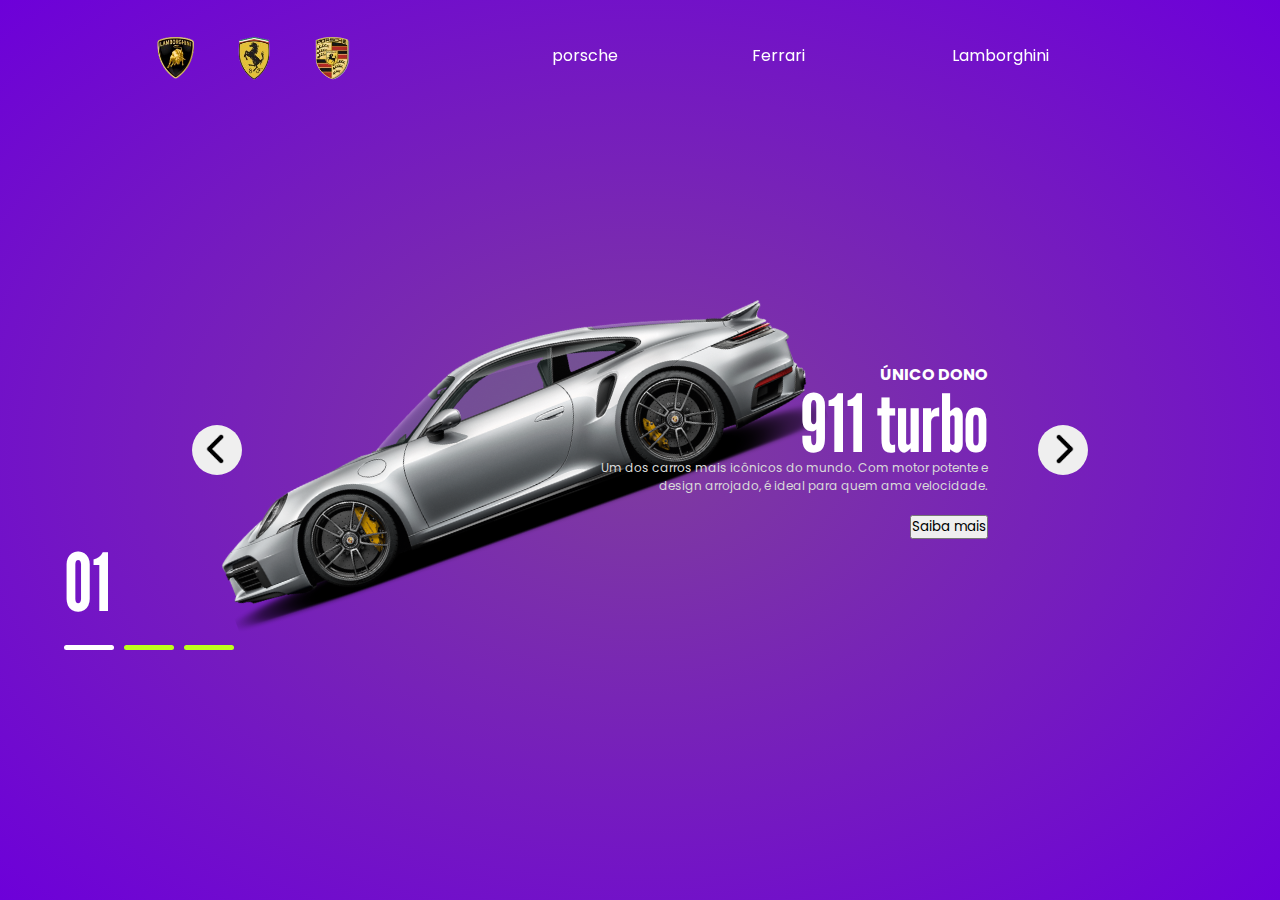
==== index.html @ 7dea16b8 "primeiro commit" ====
<!DOCTYPE html>
<html lang="pt-br">

<head>
  <meta charset="UTF-8">
  <meta name="viewport" content="width=device-width, initial-scale=1.0">
  <link rel="preconnect" href="https://fonts.googleapis.com">
  <link rel="preconnect" href="https://fonts.gstatic.com" crossorigin>
  <link href="https://fonts.googleapis.com/css2?family=League+Gothic&display=swap" rel="stylesheet">
  <link
    href="https://fonts.googleapis.com/css2?family=Poppins:ital,wght@0,100;0,200;0,300;0,400;0,500;0,600;0,700;0,800;0,900;1,100;1,200;1,300;1,400;1,500;1,600;1,700;1,800;1,900&display=swap"
    rel="stylesheet">
  <link rel="stylesheet" href="style.css">
  <title>Carros</title>
</head>

<body>
  <header>
    <img src="./img/logo1.png" alt="logo1">
    <nav>
      <ul>
        <li>porsche</li>
        <li>Ferrari</li>
        <li>Lamborghini</li>
      </ul>
    </nav>
  </header>

  <section class="container">
    <div class="list">

      <div class="item active">
        <div class="car-img">
          <img src="./img/1.png" alt="imagem carro">
        </div>
        <div class="content">
          <p class="car-information">
            ÚNICO DONO
          </p>
          <h2>911 turbo</h2>
          <p class="description">
            Um dos carros mais icônicos do mundo. Com motor potente e design arrojado, é ideal para quem ama velocidade.
          </p>
          <button>Saiba mais</button>
        </div>
      </div>

      <div class="item">
        <div class="car-img">
          <img src="./img/2.png" alt="imagem carro">
        </div>
        <div class="content">
          <p class="car-information">Conversível</p>
          <h2>Ferrari</h2>
          <p class="description">
            Um dos carros mais icônicos do mundo. Com motor potente e design arrojado, é ideal para quem ama velocidade.
          </p>
          <button>Saiba mais</button>
        </div>
      </div>

      <div class="item">
        <div class="car-img">
          <img src="./img/3.png" alt="imagem carro">
        </div>
        <div class="content">
          <p class="car-information">2015</p>
          <h2>Lamborghini</h2>
          <p class="description">
            Um dos carros mais icônicos do mundo. Com motor potente e design arrojado, é ideal para quem ama velocidade.
          </p>
          <button>Saiba mais</button>
        </div>
      </div>

    </div>

    <div class="arrows">
      <button id="prev"><img src="./img/arrow.png" alt="seta esquerda"></button>
      <button id="next"><img src="./img/arrow.png" alt="seta direita"></button>
    </div>

    <div class="indicators">
      <div class="number">01</div>
      <ul>
        <li class="active"></li>
        <li></li>
        <li></li>
      </ul>
    </div>
  </section>

  <script src="./scripts.js"></script>
</body>

</html>
---- style.css ----
* {
    margin: 0;
    padding: 0;
    box-sizing: border-box;
    list-style: none;
    font-family: "poppins", sans-serif;
}

body {
    background-color: black;
    color: white;
    font-size: 16px;
    overflow: hidden;
}

header {
    position: fixed;
    width: 80vw;
    left: 50%;
    transform: translateX(-50%);
    display: grid;
    align-items: center;
    grid-template-columns: 1fr 600px;
    gap: 10%;
    z-index: 2;

    & img {
        width: 250px;
    }

    & nav {
        & ul {
            display: grid;
            grid-template-columns: repeat(3, 200px);
        }
    }
}

section {

    background-image: radial-gradient(#7f3d9e, #6d00d9);
    height: 100vh;
    position: relative;

    & .list {
        width: 70vw;
        height: 100%;
        margin: auto;
        position: relative;

        & .item {
            position: absolute;
            inset: 0;

            & .car-img {
                position: absolute;
                top: 50%;
                transform: translateY(-50%);
                width: 70%;

                & img {
                    width: 100%;
                    transform: rotate(-30deg);

                }

            }

            & .content {
                position: absolute;
                right: 100px;
                width: 70%;
                height: 100%;
                display: flex;
                flex-direction: column;
                justify-content: center;
                align-items: end;
                gap: 20px;

                & .car-information {
                    font-weight: bold;
                }

                & h2 {
                    font-size: 5em;
                    line-height: 2rem;
                    font-family: "league Gothic", sans-serif;
                }

                & .description {
                    color: #d9d9d9;
                    font-size: 12px;
                    text-align: right;
                    max-width: 400px;
                }


                & .information {
                    border-radius: 30px;
                    height: 35px;
                    width: 120px;
                    text-transform: uppercase;
                    border: 2px solid #791fd3;
                    background-color: #beff1b;
                    color: #000;
                    cursor: pointer;
                    font-weight: bold;
                    font-family: "league Gothic", sans-serif;
                }
            }

        }

        & ::before {
            content: '';
            position: absolute;
            height: 200px;
            width: 100;
            top: 50%;
            border-top: 1px solid #fff;
        }


    }

    .indicators {
        position: absolute;
        top: 50%;
        left: 50%;
        transform: translateX(-50%);
        height: 200px;
        width: 90vw;
        display: flex;
        flex-direction: column;
        justify-content: end;
        gap: 15px;

        & .number {
            font-size: 5em;
            font-family: "league Gothic", sans-serif;

        }

        & ul {
            display: flex;
            gap: 10px;

            & li {
                width: 50px;
                height: 5px;
                background-color: #beff1b;
                border-radius: 5px;
                transition: 0.5s;

            }

            & .active {
                background-color: white;
            }
        }
    }


    .arrows {
        width: 70vw;
        position: absolute;
        top: 50%;
        left: 50%;
        transform: translate(-50%, -25px);
        display: flex;
        justify-content: space-between;


        & button:nth-child(1) {
            & img {
                transform: scale(-1);

            }

        }


        & button {
            top: 60%;
            width: 50px;
            height: 50px;
            border-radius: 50%;
            border: none;
            cursor: pointer;

            & img {
                width: 30px;
                margin-top: 4px;
            }

            &:hover {
                background-color: #beff1b;
            }
        }


    }

}

section {
    & .list {

        & .item {
            transform: translateX(100vw);
            transition: 0.5s;
            opacity: 0;

            & .car-img {
                & img {
                    transform: rotate(0);
                    transition: 0, 5s;
                    transition-delay: 0.3s;

                }
            }

            & .content {

                & .car-information,
                h2,
                .description,
                .information {
                    transform: translateX(200px);
                    transition: 0.7s;
                    transition-delay: 0.3s;
                    opacity: 0;
                }

                & h2 {
                    transition-delay: 0, 5s;

                }

                & .description {
                    transition-delay: 0.7s;

                }

                & .information {
                    transition-delay: 0, 9s;

                }

            }
        }

        & .active {
            transform: translateX(0);
            transition: 0.5s;
            opacity: 1;


            & .car-img {
                & img {
                    transform: rotate(-20deg);
                }
            }

            & .content {

                & .car-information,
                h2,
                .description,
                .information {
                    transform: translateX(0);
                    opacity: 1;
                }
            }

        }
    }
}
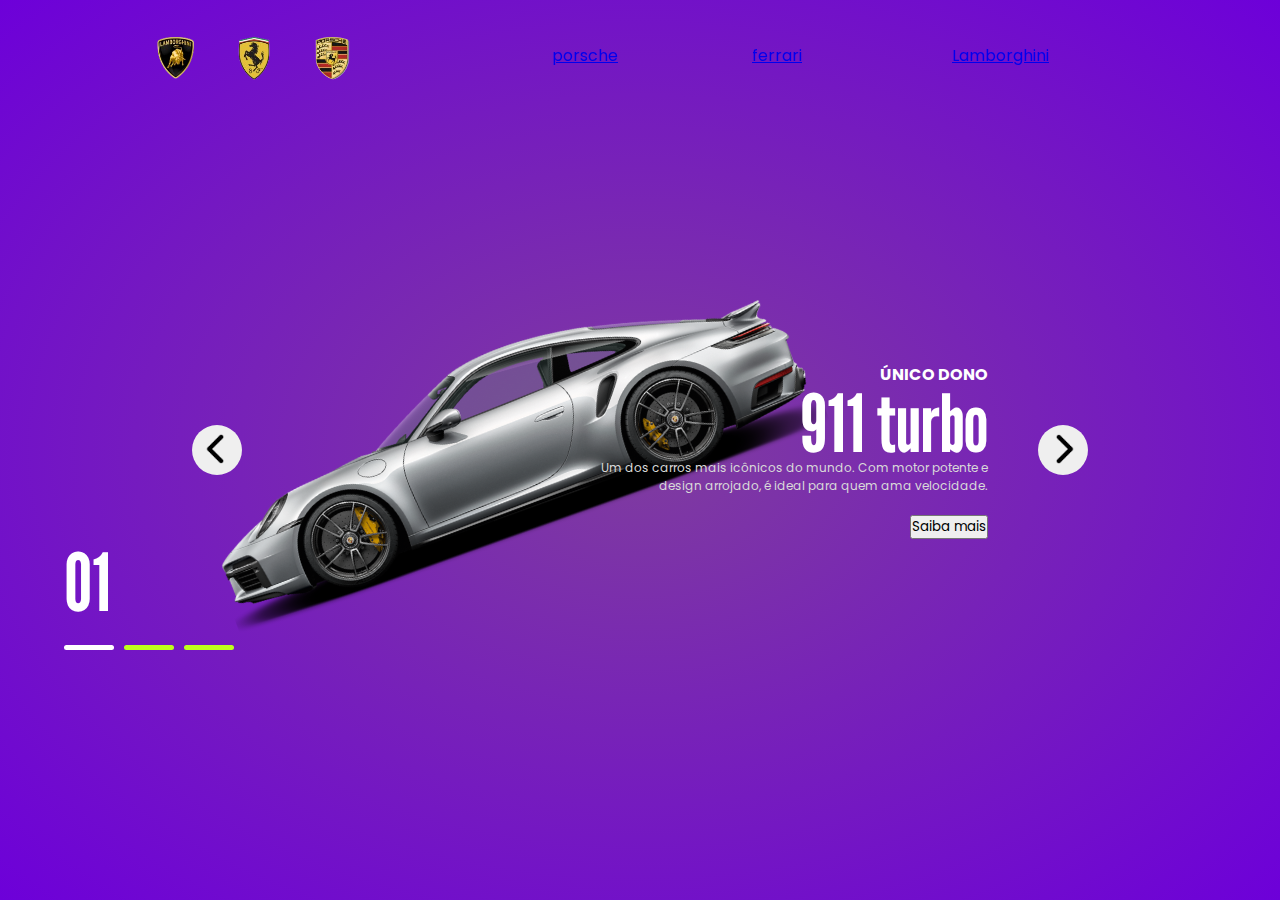
==== commit 0797a0de: "correções" ====
--- a/index.html
+++ b/index.html
@@ -19,9 +19,9 @@
     <img src="./img/logo1.png" alt="logo1">
     <nav>
       <ul>
-        <li>porsche</li>
-        <li>Ferrari</li>
-        <li>Lamborghini</li>
+        <li> <a href="porsche.html">porsche</a></li>
+        <li> <a href="ferrari.html">ferrari</a></li>
+        <li> <a href="lambor.html">Lamborghini</a></li>
       </ul>
     </nav>
   </header>
